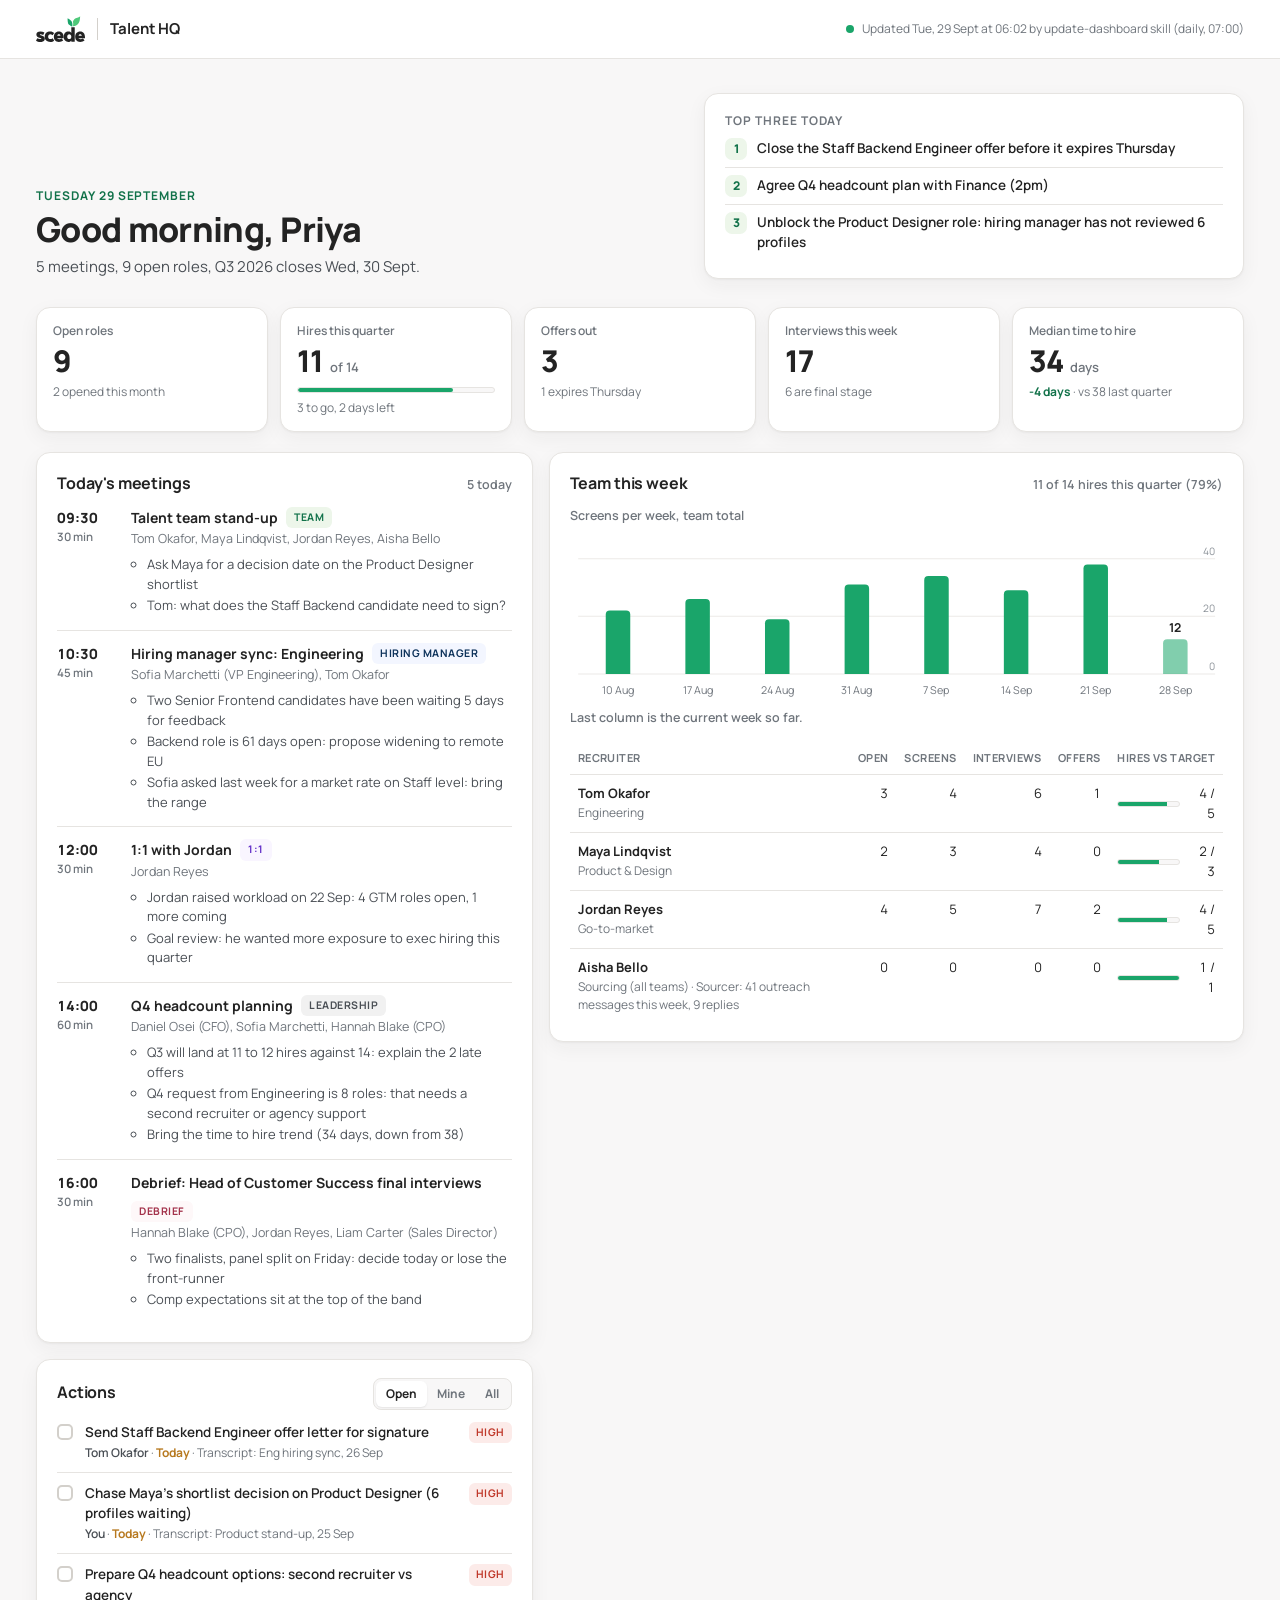
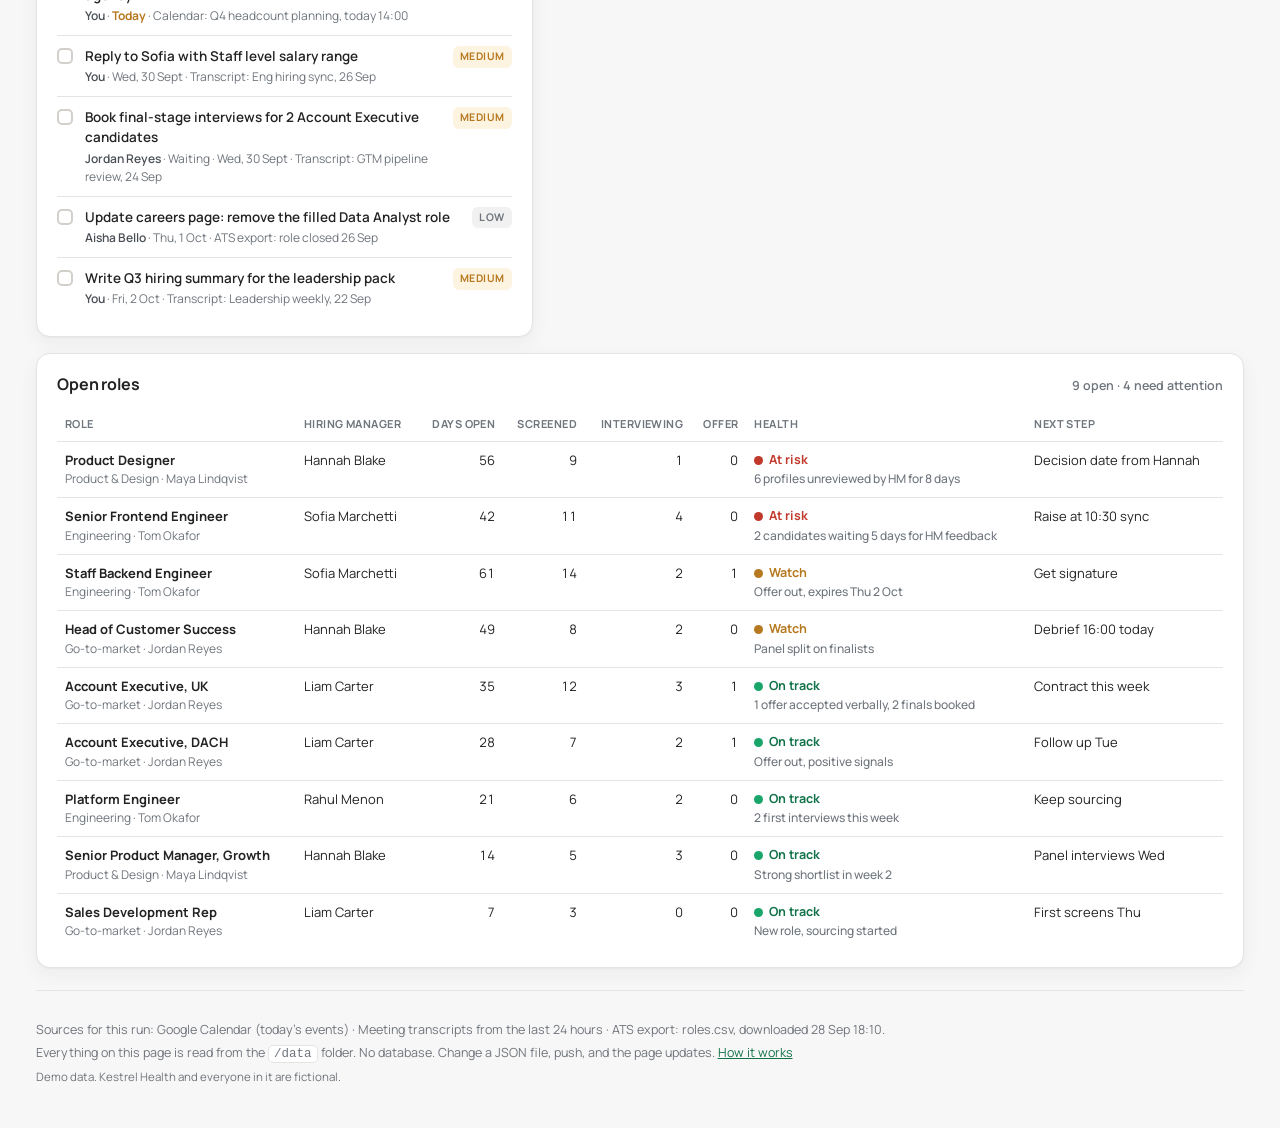
==== index.html @ 32d863c5 "Talent HQ: static management dashboard with data in the repo Built for Built Before Brunch (29 Sep 2" ====
<!doctype html>
<html lang="en">
<head>
  <meta charset="utf-8">
  <meta name="viewport" content="width=device-width, initial-scale=1">
  <title>Talent HQ</title>
  <meta name="description" content="A talent leader's morning dashboard. The data lives in the /data folder and is rewritten every morning by an AI skill.">
  <link rel="icon" href="assets/favicon.svg" type="image/svg+xml">
  <link rel="preconnect" href="https://fonts.googleapis.com">
  <link rel="preconnect" href="https://fonts.gstatic.com" crossorigin>
  <link href="https://fonts.googleapis.com/css2?family=Manrope:wght@400;500;600;700;800&display=swap" rel="stylesheet">
  <link rel="stylesheet" href="styles.css">
</head>
<body>
  <header class="topbar">
    <div class="wrap topbar-inner">
      <div class="brand">
        <img src="assets/scede-logo.svg" alt="Scede" class="logo">
        <span class="brand-sep"></span>
        <span class="brand-name">Talent HQ</span>
      </div>
      <div class="stamp" id="stamp">Loading…</div>
    </div>
  </header>

  <main class="wrap">
    <section class="hero">
      <div>
        <p class="eyebrow" id="hero-date">—</p>
        <h1 id="hero-title">Good morning</h1>
        <p class="hero-sub" id="hero-sub">Here is what matters today.</p>
      </div>
      <div class="focus card" id="focus">
        <h3>Top three today</h3>
        <ol id="focus-list"></ol>
      </div>
    </section>

    <section class="kpis" id="kpis" aria-label="Headline numbers"></section>

    <section class="columns">
      <div class="col col-left">
        <div class="card" id="today">
          <div class="card-head">
            <h2>Today's meetings</h2>
            <span class="count" id="meeting-count"></span>
          </div>
          <ul class="meetings" id="meeting-list"></ul>
        </div>

        <div class="card" id="actions">
          <div class="card-head">
            <h2>Actions</h2>
            <div class="toggle" role="group" aria-label="Filter actions">
              <button class="on" data-filter="open">Open</button>
              <button data-filter="mine">Mine</button>
              <button data-filter="all">All</button>
            </div>
          </div>
          <ul class="actions" id="action-list"></ul>
        </div>
      </div>

      <div class="col col-right">
        <div class="card" id="team">
          <div class="card-head">
            <h2>Team this week</h2>
            <span class="count" id="quarter-progress"></span>
          </div>
          <div class="team-grid">
            <div class="chart" id="chart">
              <p class="chart-title">Screens per week, team total</p>
              <div class="chart-body" id="chart-body"></div>
            </div>
            <div class="table-wrap">
              <table class="team-table" id="team-table">
                <thead>
                  <tr>
                    <th>Recruiter</th>
                    <th class="num">Open</th>
                    <th class="num">Screens</th>
                    <th class="num">Interviews</th>
                    <th class="num">Offers</th>
                    <th class="num">Hires vs target</th>
                  </tr>
                </thead>
                <tbody></tbody>
              </table>
            </div>
          </div>
        </div>

      </div>
    </section>

    <section class="full">
    <div class="card" id="roles">
      <div class="card-head">
        <h2>Open roles</h2>
        <span class="count" id="role-count"></span>
      </div>
      <div class="table-wrap">
        <table class="roles-table" id="roles-table">
          <thead>
            <tr>
              <th>Role</th>
              <th>Hiring manager</th>
              <th class="num">Days open</th>
              <th class="num">Screened</th>
              <th class="num">Interviewing</th>
              <th class="num">Offer</th>
              <th>Health</th>
              <th>Next step</th>
            </tr>
          </thead>
          <tbody></tbody>
        </table>
      </div>
    </div>
    </section>

    <footer class="foot">
      <p id="sources"></p>
      <p>Everything on this page is read from the <code>/data</code> folder. No database. Change a JSON file, push, and the page updates. <a href="https://github.com/daviddw-scede/bbb-management-dashboard#readme">How it works</a></p>
      <p class="fake">Demo data. Kestrel Health and everyone in it are fictional.</p>
    </footer>
  </main>

  <script src="app.js"></script>
</body>
</html>
---- styles.css ----
/* Talent HQ — styles. Scede brand: Manrope, green #1AA56A, navy #0E335B, purple #8A4DFF, ink #232323 */
:root {
  --green: #1AA56A;
  --green-ink: #12724A;
  --green-soft: #EDF6EA;
  --navy: #0E335B;
  --purple: #8A4DFF;
  --purple-soft: #F9F5FF;
  --blue-soft: #F3F6FF;
  --pink-soft: #FEF8F9;
  --ink: #232323;
  --ink-2: #4A4F55;
  --muted: #6F757C;
  --ground: #F8F7F7;
  --surface: #FFFFFF;
  --border: #E6E4E1;
  --border-strong: #D3D0CB;
  --warn: #B7791F;
  --warn-soft: #FDF3E1;
  --bad: #C0392B;
  --bad-soft: #FCEBE9;
  --r: 14px;
  --r-sm: 9px;
  --shadow: 0 1px 2px rgba(35,35,35,.04), 0 6px 20px rgba(35,35,35,.05);
  --sans: "Manrope", system-ui, -apple-system, "Segoe UI", sans-serif;
}
* { box-sizing: border-box; }
html, body { margin: 0; }
body { background: var(--ground); color: var(--ink); font-family: var(--sans); font-size: 14px; line-height: 1.5; -webkit-font-smoothing: antialiased; }
a { color: var(--green-ink); }
code { font-family: ui-monospace, SFMono-Regular, Menlo, monospace; font-size: 12.5px; background: var(--surface); border: 1px solid var(--border); padding: 1px 5px; border-radius: 5px; }
.num { font-variant-numeric: tabular-nums; text-align: right; }
.wrap { max-width: 1240px; margin: 0 auto; padding: 0 16px; }

/* top bar */
.topbar { background: var(--surface); border-bottom: 1px solid var(--border); position: sticky; top: 0; z-index: 5; }
.topbar-inner { display: flex; align-items: center; justify-content: space-between; height: 58px; gap: 16px; }
.brand { display: flex; align-items: center; gap: 12px; }
.logo { height: 26px; width: auto; display: block; }
.brand-sep { width: 1px; height: 22px; background: var(--border-strong); }
.brand-name { font-weight: 700; letter-spacing: -.01em; font-size: 15px; }
.stamp { font-size: 12px; color: var(--muted); display: flex; align-items: center; gap: 8px; }
.stamp .dot { width: 8px; height: 8px; border-radius: 50%; background: var(--green); display: inline-block; }

/* hero */
.hero { display: grid; grid-template-columns: 1.2fr 1fr; gap: 20px; align-items: end; padding: 34px 0 18px; }
.eyebrow { font-size: 12px; font-weight: 700; letter-spacing: .08em; text-transform: uppercase; color: var(--green-ink); margin: 0 0 6px; }
h1 { font-size: 34px; line-height: 1.1; letter-spacing: -.02em; margin: 0; font-weight: 800; }
.hero-sub { color: var(--ink-2); margin: 8px 0 0; font-size: 15px; max-width: 52ch; }
.focus h3 { margin: 0 0 8px; font-size: 12px; font-weight: 700; letter-spacing: .08em; text-transform: uppercase; color: var(--muted); }
.focus ol { margin: 0; padding-left: 0; list-style: none; counter-reset: f; }
.focus li { counter-increment: f; display: grid; grid-template-columns: 24px 1fr; gap: 8px; padding: 7px 0; border-top: 1px solid var(--border); font-weight: 600; font-size: 13.5px; }
.focus li:first-child { border-top: 0; padding-top: 0; }
.focus li::before { content: counter(f); width: 22px; height: 22px; border-radius: 7px; background: var(--green-soft); color: var(--green-ink); font-weight: 800; font-size: 12px; display: grid; place-items: center; }

/* cards */
.card { background: var(--surface); border: 1px solid var(--border); border-radius: var(--r); padding: 18px 20px; box-shadow: var(--shadow); }
.card-head { display: flex; align-items: baseline; justify-content: space-between; gap: 12px; margin-bottom: 12px; }
.card-head h2 { margin: 0; font-size: 16px; font-weight: 700; letter-spacing: -.01em; }
.count { font-size: 12.5px; color: var(--muted); font-weight: 600; }

/* KPI row */
.kpis { display: grid; grid-template-columns: repeat(5, 1fr); gap: 12px; margin: 10px 0 20px; }
.kpi { background: var(--surface); border: 1px solid var(--border); border-radius: var(--r); padding: 14px 16px; box-shadow: var(--shadow); }
.kpi .lab { font-size: 12px; color: var(--muted); font-weight: 600; }
.kpi .big { font-size: 30px; font-weight: 800; letter-spacing: -.02em; line-height: 1.1; margin-top: 4px; display: flex; align-items: baseline; gap: 6px; }
.kpi .big small { font-size: 13px; font-weight: 600; color: var(--muted); letter-spacing: 0; }
.kpi .sub { font-size: 12px; color: var(--muted); margin-top: 6px; }
.kpi .delta { font-size: 12px; font-weight: 700; color: var(--green-ink); }
.meter { height: 6px; background: var(--ground); border-radius: 999px; margin-top: 10px; overflow: hidden; border: 1px solid var(--border); }
.meter > i { display: block; height: 100%; background: var(--green); border-radius: 999px; }

/* columns */
.columns { display: grid; grid-template-columns: 5fr 7fr; gap: 16px; }
.col { display: flex; flex-direction: column; gap: 16px; min-width: 0; }

/* meetings */
.meetings, .actions { list-style: none; margin: 0; padding: 0; }
.meeting { display: grid; grid-template-columns: 62px 1fr; gap: 12px; padding: 12px 0; border-top: 1px solid var(--border); }
.meeting:first-child { border-top: 0; padding-top: 0; }
.meeting .time { font-weight: 800; font-size: 14px; font-variant-numeric: tabular-nums; }
.meeting .dur { display: block; font-size: 11.5px; color: var(--muted); font-weight: 600; }
.meeting .title { font-weight: 700; font-size: 14px; display: flex; align-items: center; gap: 8px; flex-wrap: wrap; }
.meeting .with { font-size: 12.5px; color: var(--muted); margin: 2px 0 6px; }
.meeting .prep { margin: 0; padding-left: 16px; font-size: 13px; color: var(--ink-2); }
.meeting .prep li { margin: 2px 0; }
.tag { font-size: 10.5px; font-weight: 700; letter-spacing: .05em; text-transform: uppercase; padding: 2px 7px; border-radius: 6px; border: 1px solid transparent; }
.tag-team { background: var(--green-soft); color: var(--green-ink); }
.tag-hiring_manager { background: var(--blue-soft); color: var(--navy); }
.tag-one_to_one { background: var(--purple-soft); color: #6634C9; }
.tag-leadership { background: #F1F1F1; color: var(--ink-2); }
.tag-debrief { background: var(--pink-soft); color: #A3324B; }

/* actions */
.toggle { display: inline-flex; background: var(--ground); border: 1px solid var(--border); border-radius: 8px; padding: 2px; }
.toggle button { font: inherit; font-size: 12px; font-weight: 700; color: var(--muted); background: none; border: 0; padding: 4px 10px; border-radius: 6px; cursor: pointer; }
.toggle button.on { background: var(--surface); color: var(--ink); box-shadow: 0 1px 2px rgba(0,0,0,.08); }
.action { display: grid; grid-template-columns: 18px 1fr auto; gap: 10px; align-items: start; padding: 10px 0; border-top: 1px solid var(--border); }
.action:first-child { border-top: 0; padding-top: 0; }
.action .box { width: 16px; height: 16px; border-radius: 5px; border: 2px solid var(--border-strong); margin-top: 2px; display: grid; place-items: center; }
.action.done .box { background: var(--green); border-color: var(--green); color: #fff; font-size: 11px; font-weight: 800; }
.action.done .t { text-decoration: line-through; color: var(--muted); }
.action .t { font-weight: 600; font-size: 13.5px; }
.action .m { font-size: 12px; color: var(--muted); margin-top: 2px; }
.action .m b { color: var(--ink-2); font-weight: 600; }
.pri { font-size: 10.5px; font-weight: 700; letter-spacing: .05em; text-transform: uppercase; padding: 3px 7px; border-radius: 6px; white-space: nowrap; }
.pri-high { background: var(--bad-soft); color: var(--bad); }
.pri-medium { background: var(--warn-soft); color: var(--warn); }
.pri-low { background: #F1F1F1; color: var(--muted); }
.due-over { color: var(--bad); font-weight: 700; }
.due-today { color: var(--warn); font-weight: 700; }

/* team */
.team-grid { display: grid; grid-template-columns: 1fr; gap: 14px; }
.chart-title { margin: 0 0 6px; font-size: 12.5px; color: var(--muted); font-weight: 600; }
.chart-body svg { display: block; width: 100%; height: auto; }
.table-wrap { overflow-x: auto; }
table { border-collapse: collapse; width: 100%; font-size: 13px; }
th { text-align: left; font-weight: 700; color: var(--muted); padding: 8px 8px; border-bottom: 1px solid var(--border); font-size: 11px; letter-spacing: .04em; text-transform: uppercase; white-space: nowrap; }
th.num { text-align: right; }
td { padding: 9px 8px; border-bottom: 1px solid var(--border); vertical-align: top; }
tr:last-child td { border-bottom: 0; }
td .who { font-weight: 700; }
td .sub { display: block; font-size: 12px; color: var(--muted); }
.mini-meter { display: inline-flex; align-items: center; gap: 8px; justify-content: flex-end; }
.mini-meter .track { width: 64px; height: 6px; background: var(--ground); border: 1px solid var(--border); border-radius: 999px; overflow: hidden; }
.mini-meter .track i { display: block; height: 100%; background: var(--green); }

/* health */
.health { display: inline-flex; align-items: center; gap: 6px; font-weight: 700; font-size: 12.5px; white-space: nowrap; }
.health i { width: 9px; height: 9px; border-radius: 50%; display: inline-block; }
.health-on_track { color: var(--green-ink); } .health-on_track i { background: var(--green); }
.health-watch { color: var(--warn); } .health-watch i { background: var(--warn); }
.health-at_risk { color: var(--bad); } .health-at_risk i { background: var(--bad); }
.roles-table td .why { display: block; font-size: 12px; color: var(--muted); font-weight: 500; }

/* footer */
.foot { color: var(--muted); font-size: 12.5px; padding: 26px 0 40px; border-top: 1px solid var(--border); margin-top: 22px; }
.foot p { margin: 4px 0; }
.foot .fake { font-size: 11.5px; }
.error { background: var(--bad-soft); color: var(--bad); border-radius: var(--r-sm); padding: 12px 14px; font-weight: 600; }

@media (max-width: 980px) {
  .hero { grid-template-columns: 1fr; }
  .kpis { grid-template-columns: repeat(3, 1fr); }
  .columns { grid-template-columns: 1fr; }
}
@media (max-width: 560px) {
  .kpis { grid-template-columns: 1fr 1fr; }
  h1 { font-size: 28px; }
  .topbar-inner { height: auto; padding: 10px 0; flex-wrap: wrap; }
  .meeting { grid-template-columns: 52px 1fr; }
  .action { grid-template-columns: 18px 1fr; }
  .action .pri { grid-column: 2; justify-self: start; }
}

/* full-width row under the two columns */
.full { margin-top: 16px; }
.roles-table th:first-child, .roles-table td:first-child { min-width: 200px; }
.roles-table td:nth-child(2), .roles-table td:last-child { white-space: nowrap; }
.roles-table td:nth-child(7) { min-width: 180px; }
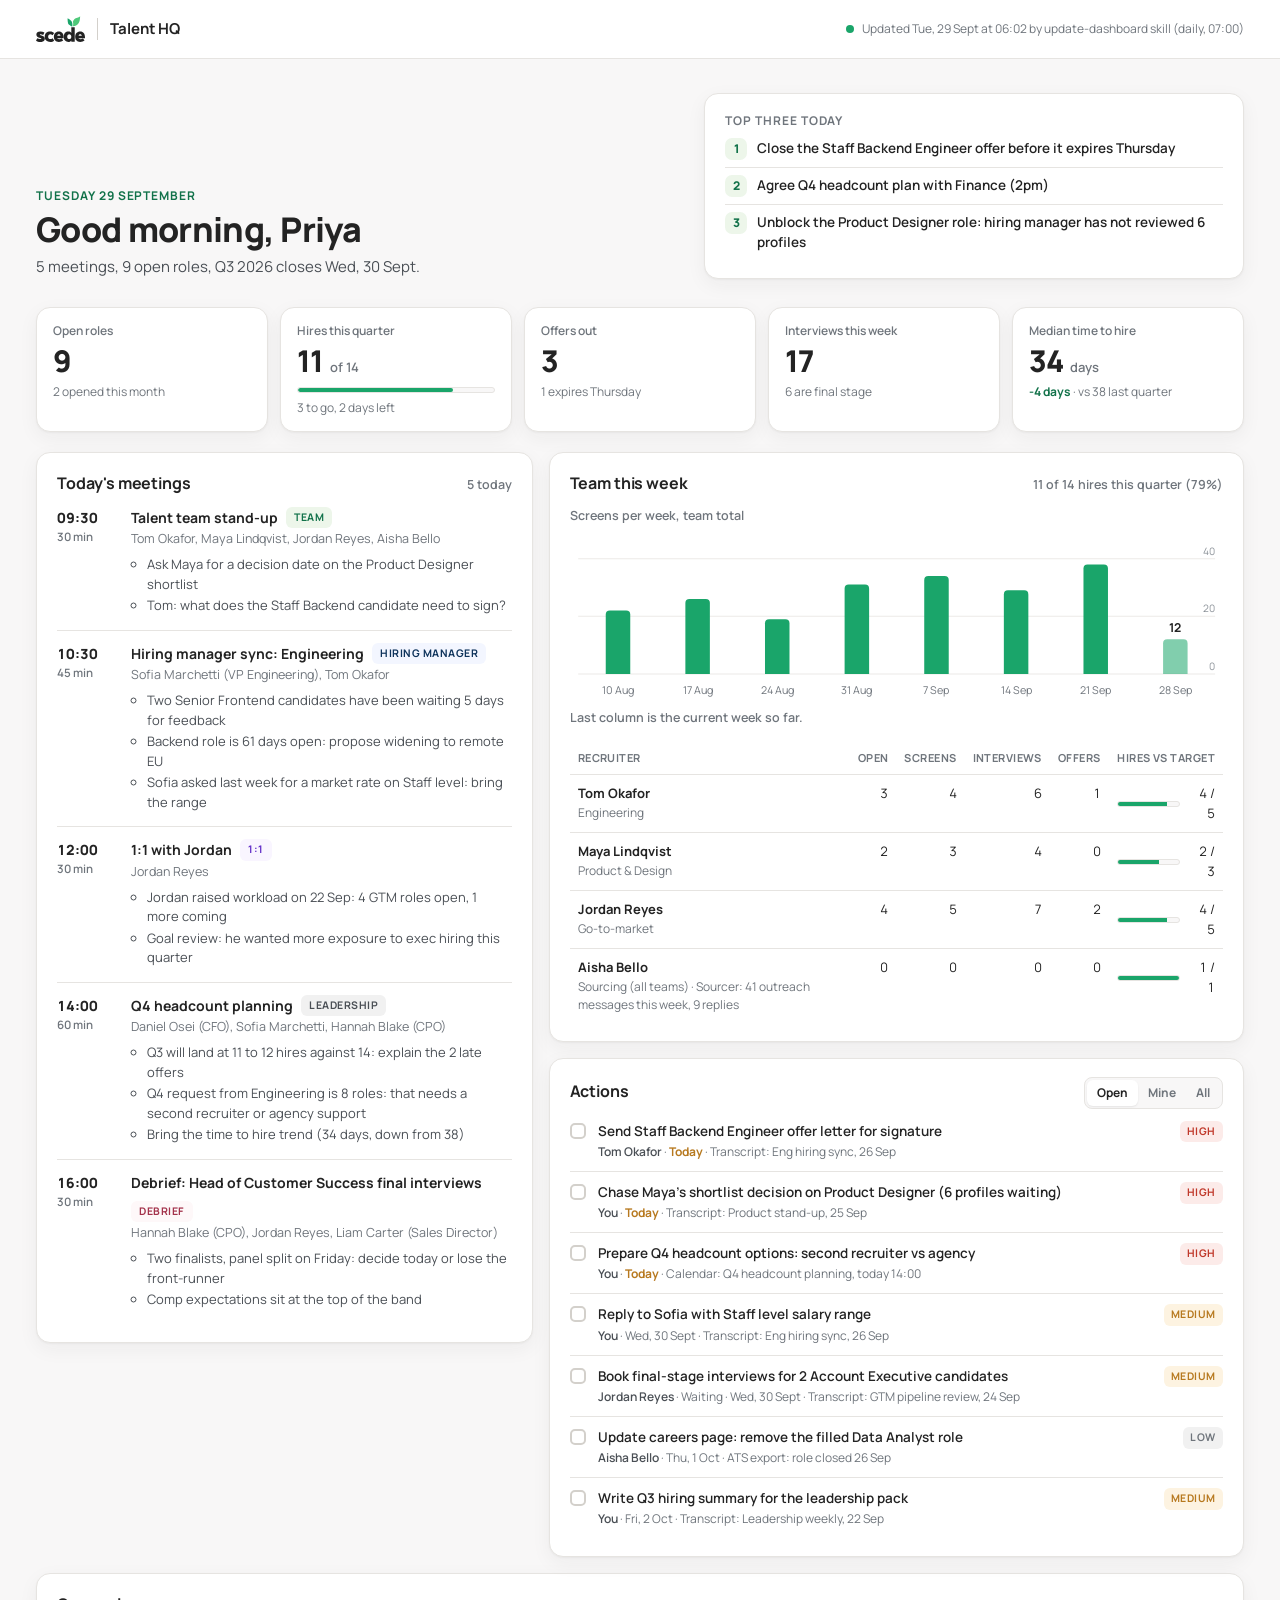
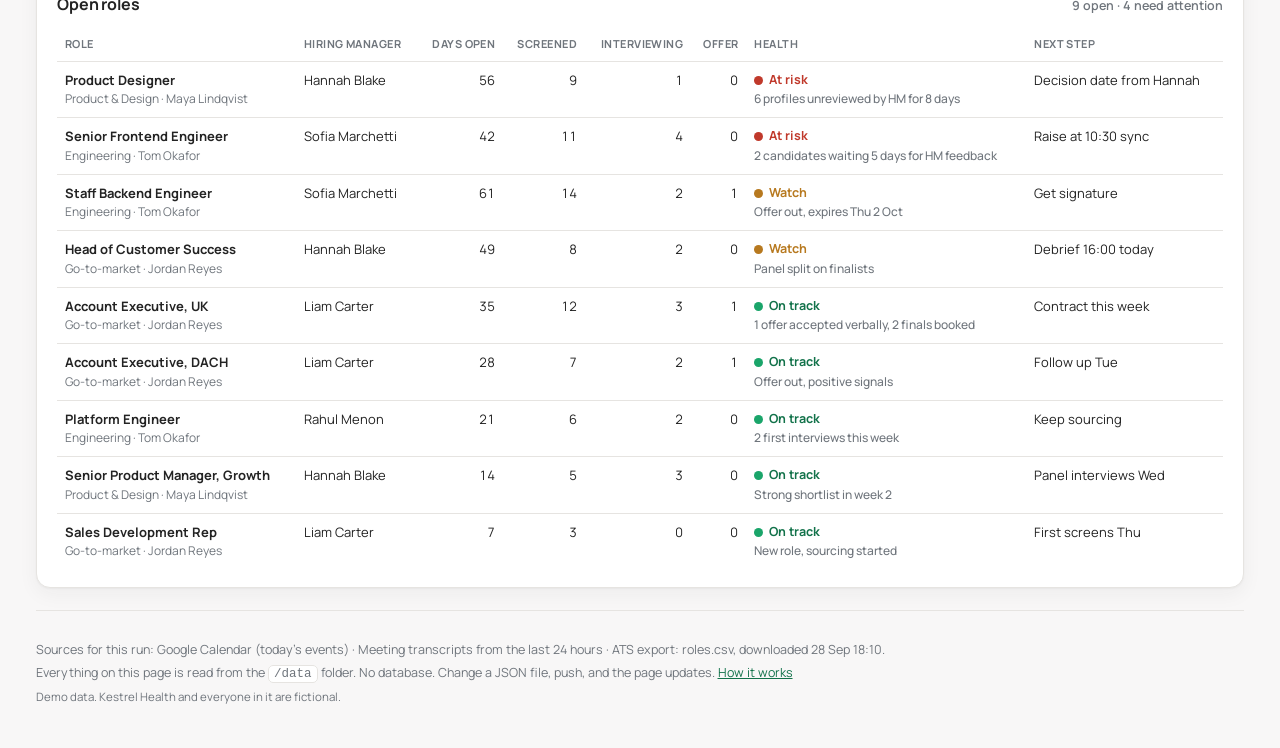
==== commit 725e4ce5: "Balance columns: actions under team, roles full width Co-Authored-By: Claude Fable 5.1 <noreply@anth" ====
--- a/index.html
+++ b/index.html
@@ -48,17 +48,6 @@
           <ul class="meetings" id="meeting-list"></ul>
         </div>
 
-        <div class="card" id="actions">
-          <div class="card-head">
-            <h2>Actions</h2>
-            <div class="toggle" role="group" aria-label="Filter actions">
-              <button class="on" data-filter="open">Open</button>
-              <button data-filter="mine">Mine</button>
-              <button data-filter="all">All</button>
-            </div>
-          </div>
-          <ul class="actions" id="action-list"></ul>
-        </div>
       </div>
 
       <div class="col col-right">
@@ -90,6 +79,18 @@
           </div>
         </div>
 
+
+        <div class="card" id="actions">
+          <div class="card-head">
+            <h2>Actions</h2>
+            <div class="toggle" role="group" aria-label="Filter actions">
+              <button class="on" data-filter="open">Open</button>
+              <button data-filter="mine">Mine</button>
+              <button data-filter="all">All</button>
+            </div>
+          </div>
+          <ul class="actions" id="action-list"></ul>
+        </div>
       </div>
     </section>
 
